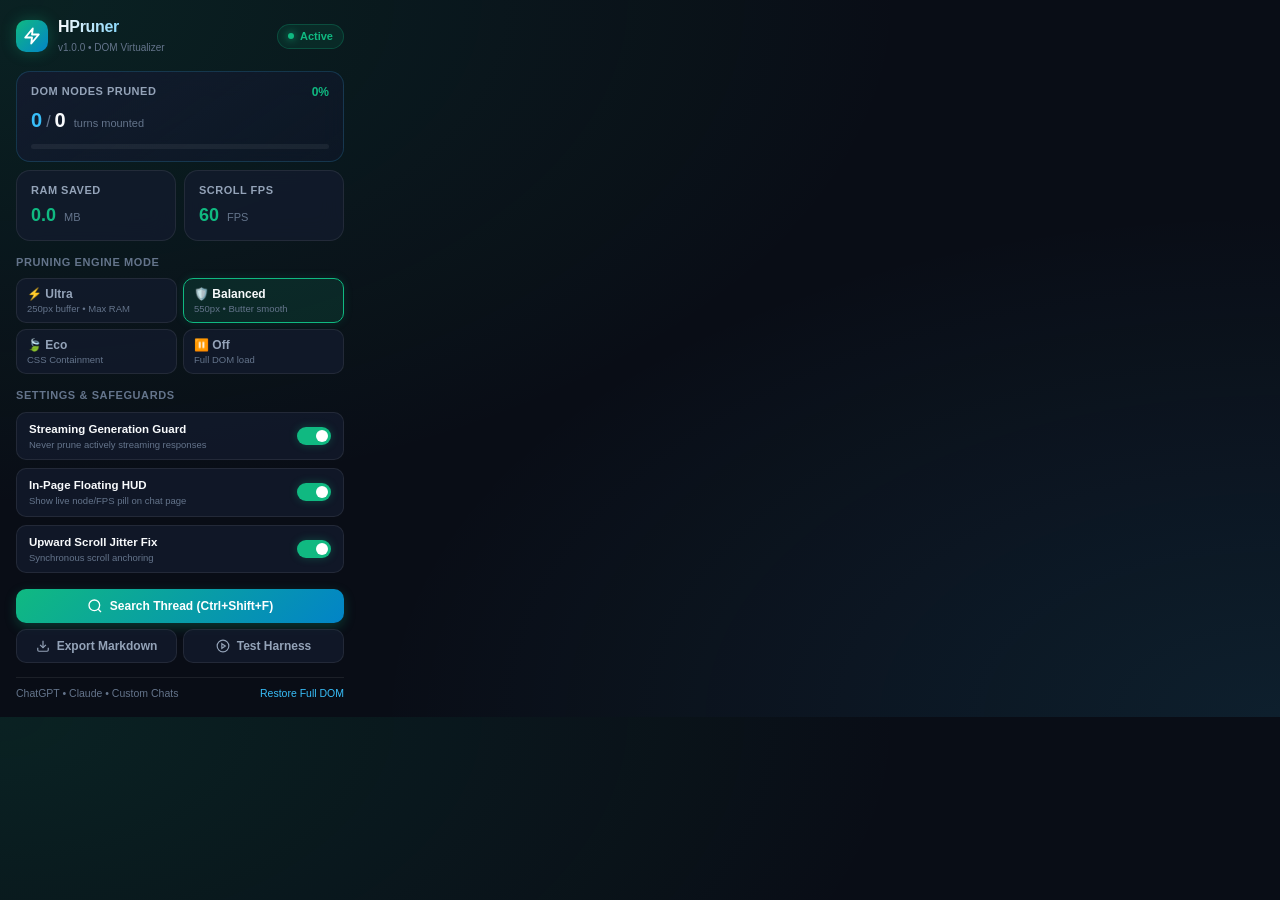
==== popup/popup.html @ b329c5aa "feat: initial commit for HPruner DOM Virtualizer extension with benchmark harness" ====
<!DOCTYPE html>
<html lang="en">
<head>
  <meta charset="UTF-8">
  <meta name="viewport" content="width=device-width, initial-scale=1.0">
  <title>HPruner Dashboard</title>
  <link rel="stylesheet" href="popup.css">
</head>
<body>
  <div class="popup-container">
    <!-- Header -->
    <header class="popup-header">
      <div class="brand">
        <div class="logo-badge">
          <svg viewBox="0 0 24 24" width="18" height="18" fill="none" stroke="currentColor" stroke-width="2.5" stroke-linecap="round" stroke-linejoin="round">
            <polygon points="13 2 3 14 12 14 11 22 21 10 12 10 13 2"></polygon>
          </svg>
        </div>
        <div class="brand-text">
          <h1>HPruner</h1>
          <span class="version">v1.0.0 • DOM Virtualizer</span>
        </div>
      </div>
      <div class="status-pill" id="global-status-pill">
        <span class="status-dot"></span>
        <span class="status-text">Active</span>
      </div>
    </header>

    <!-- Metrics Hero Section -->
    <section class="metrics-hero">
      <div class="metric-card main-metric">
        <div class="metric-header">
          <span class="metric-label">DOM Nodes Pruned</span>
          <span class="metric-sub" id="pruned-pct">0%</span>
        </div>
        <div class="metric-values">
          <span class="metric-num primary" id="stat-rendered">0</span>
          <span class="metric-divider">/</span>
          <span class="metric-num" id="stat-total">0</span>
          <span class="metric-unit">turns mounted</span>
        </div>
        <div class="progress-bar-container">
          <div class="progress-bar-fill" id="stat-progress-bar" style="width: 0%;"></div>
        </div>
      </div>

      <div class="metrics-grid">
        <div class="metric-card small-card">
          <span class="metric-label">RAM Saved</span>
          <div class="metric-val-wrap">
            <span class="metric-num highlight" id="stat-ram">0.0</span>
            <span class="metric-unit">MB</span>
          </div>
        </div>
        <div class="metric-card small-card">
          <span class="metric-label">Scroll FPS</span>
          <div class="metric-val-wrap">
            <span class="metric-num fps-good" id="stat-fps">60</span>
            <span class="metric-unit">FPS</span>
          </div>
        </div>
      </div>
    </section>

    <!-- Mode Selector -->
    <section class="config-section">
      <h2 class="section-title">Pruning Engine Mode</h2>
      <div class="mode-selector" id="mode-selector">
        <button class="mode-btn" data-mode="ultra">
          <span class="mode-name">⚡ Ultra</span>
          <span class="mode-desc">250px buffer • Max RAM</span>
        </button>
        <button class="mode-btn active" data-mode="balanced">
          <span class="mode-name">🛡️ Balanced</span>
          <span class="mode-desc">550px • Butter smooth</span>
        </button>
        <button class="mode-btn" data-mode="eco">
          <span class="mode-name">🍃 Eco</span>
          <span class="mode-desc">CSS Containment</span>
        </button>
        <button class="mode-btn" data-mode="off">
          <span class="mode-name">⏸️ Off</span>
          <span class="mode-desc">Full DOM load</span>
        </button>
      </div>
    </section>

    <!-- Fine Tuning & Toggles -->
    <section class="config-section">
      <h2 class="section-title">Settings & Safeguards</h2>

      <div class="toggle-row">
        <div class="toggle-info">
          <span class="toggle-title">Streaming Generation Guard</span>
          <span class="toggle-desc">Never prune actively streaming responses</span>
        </div>
        <label class="switch">
          <input type="checkbox" id="chk-streaming" checked>
          <span class="slider"></span>
        </label>
      </div>

      <div class="toggle-row">
        <div class="toggle-info">
          <span class="toggle-title">In-Page Floating HUD</span>
          <span class="toggle-desc">Show live node/FPS pill on chat page</span>
        </div>
        <label class="switch">
          <input type="checkbox" id="chk-hud" checked>
          <span class="slider"></span>
        </label>
      </div>

      <div class="toggle-row">
        <div class="toggle-info">
          <span class="toggle-title">Upward Scroll Jitter Fix</span>
          <span class="toggle-desc">Synchronous scroll anchoring</span>
        </div>
        <label class="switch">
          <input type="checkbox" id="chk-scroll-fix" checked>
          <span class="slider"></span>
        </label>
      </div>
    </section>

    <!-- Fast Action Tools -->
    <section class="actions-section">
      <button class="action-btn action-primary" id="btn-open-search">
        <svg viewBox="0 0 24 24" width="16" height="16" fill="none" stroke="currentColor" stroke-width="2">
          <circle cx="11" cy="11" r="8"></circle>
          <line x1="21" y1="21" x2="16.65" y2="16.65"></line>
        </svg>
        <span>Search Thread (Ctrl+Shift+F)</span>
      </button>

      <div class="action-row">
        <button class="action-btn action-secondary" id="btn-export-md" title="Export conversation to Markdown">
          <svg viewBox="0 0 24 24" width="14" height="14" fill="none" stroke="currentColor" stroke-width="2">
            <path d="M21 15v4a2 2 0 0 1-2 2H5a2 2 0 0 1-2-2v-4"></path>
            <polyline points="7 10 12 15 17 10"></polyline>
            <line x1="12" y1="15" x2="12" y2="3"></line>
          </svg>
          <span>Export Markdown</span>
        </button>

        <button class="action-btn action-secondary" id="btn-open-demo" title="Launch 10,000 message test harness">
          <svg viewBox="0 0 24 24" width="14" height="14" fill="none" stroke="currentColor" stroke-width="2">
            <circle cx="12" cy="12" r="10"></circle>
            <polygon points="10 8 16 12 10 16 10 8"></polygon>
          </svg>
          <span>Test Harness</span>
        </button>
      </div>
    </section>

    <!-- Footer -->
    <footer class="popup-footer">
      <span>ChatGPT • Claude • Custom Chats</span>
      <a href="#" id="btn-restore-all">Restore Full DOM</a>
    </footer>
  </div>

  <script src="popup.js"></script>
</body>
</html>
---- popup/popup.css ----
/* popup/popup.css - Modern Dark Glassmorphic Dashboard Styles */

:root {
  --bg-main: #090d16;
  --bg-card: rgba(19, 27, 46, 0.75);
  --bg-card-hover: rgba(28, 38, 64, 0.85);
  --border-subtle: rgba(255, 255, 255, 0.08);
  --border-glow: rgba(56, 189, 248, 0.25);
  
  --primary: #10b981;
  --primary-glow: rgba(16, 185, 129, 0.3);
  --accent-cyan: #38bdf8;
  --accent-amber: #f59e0b;
  --accent-red: #ef4444;
  
  --text-primary: #f8fafc;
  --text-secondary: #94a3b8;
  --text-muted: #64748b;
  
  --radius-lg: 14px;
  --radius-md: 10px;
  --radius-sm: 6px;
}

* {
  box-sizing: border-box;
  margin: 0;
  padding: 0;
}

body {
  width: 360px;
  background-color: var(--bg-main);
  background-image: 
    radial-gradient(at 0% 0%, rgba(16, 185, 129, 0.12) 0px, transparent 50%),
    radial-gradient(at 100% 100%, rgba(56, 189, 248, 0.1) 0px, transparent 50%);
  color: var(--text-primary);
  font-family: -apple-system, BlinkMacSystemFont, 'Inter', 'Segoe UI', Roboto, sans-serif;
  font-size: 13px;
  line-height: 1.4;
  overflow-x: hidden;
  user-select: none;
}

.popup-container {
  padding: 16px;
  display: flex;
  flex-direction: column;
  gap: 14px;
}

/* Header */
.popup-header {
  display: flex;
  align-items: center;
  justify-content: space-between;
}

.brand {
  display: flex;
  align-items: center;
  gap: 10px;
}

.logo-badge {
  width: 32px;
  height: 32px;
  border-radius: var(--radius-md);
  background: linear-gradient(135deg, #10b981, #0284c7);
  display: flex;
  align-items: center;
  justify-content: center;
  color: #fff;
  box-shadow: 0 0 15px var(--primary-glow);
}

.brand-text h1 {
  font-size: 16px;
  font-weight: 700;
  letter-spacing: -0.3px;
  background: linear-gradient(90deg, #f8fafc, #38bdf8);
  -webkit-background-clip: text;
  -webkit-text-fill-color: transparent;
}

.brand-text .version {
  font-size: 10px;
  color: var(--text-muted);
  font-weight: 500;
}

.status-pill {
  display: flex;
  align-items: center;
  gap: 6px;
  padding: 4px 10px;
  background: rgba(16, 185, 129, 0.1);
  border: 1px solid rgba(16, 185, 129, 0.25);
  border-radius: 20px;
  font-size: 11px;
  font-weight: 600;
  color: var(--primary);
}

.status-dot {
  width: 6px;
  height: 6px;
  border-radius: 50%;
  background: var(--primary);
  box-shadow: 0 0 8px var(--primary);
  animation: pulseDot 2s infinite ease-in-out;
}

@keyframes pulseDot {
  0%, 100% { opacity: 1; transform: scale(1); }
  50% { opacity: 0.5; transform: scale(0.85); }
}

.status-pill.inactive {
  background: rgba(107, 114, 128, 0.1);
  border-color: rgba(107, 114, 128, 0.25);
  color: var(--text-muted);
}
.status-pill.inactive .status-dot {
  background: var(--text-muted);
  box-shadow: none;
  animation: none;
}

/* Metrics Hero */
.metrics-hero {
  display: flex;
  flex-direction: column;
  gap: 8px;
}

.metric-card {
  background: var(--bg-card);
  backdrop-filter: blur(12px);
  -webkit-backdrop-filter: blur(12px);
  border: 1px solid var(--border-subtle);
  border-radius: var(--radius-lg);
  padding: 12px 14px;
  transition: all 0.2s ease;
}

.metric-card:hover {
  border-color: var(--border-glow);
}

.main-metric {
  display: flex;
  flex-direction: column;
  gap: 6px;
  background: linear-gradient(145deg, rgba(19, 27, 46, 0.9), rgba(15, 23, 42, 0.6));
  border: 1px solid rgba(56, 189, 248, 0.18);
}

.metric-header {
  display: flex;
  justify-content: space-between;
  align-items: center;
}

.metric-label {
  font-size: 11px;
  font-weight: 600;
  text-transform: uppercase;
  letter-spacing: 0.5px;
  color: var(--text-secondary);
}

.metric-sub {
  font-size: 12px;
  font-weight: 700;
  color: var(--primary);
}

.metric-values {
  display: flex;
  align-items: baseline;
  gap: 4px;
}

.metric-num {
  font-size: 20px;
  font-weight: 800;
  color: var(--text-primary);
  font-feature-settings: 'tnum';
}

.metric-num.primary {
  color: var(--accent-cyan);
}

.metric-divider {
  font-size: 16px;
  color: var(--text-muted);
}

.metric-unit {
  font-size: 11px;
  color: var(--text-muted);
  margin-left: 4px;
}

.progress-bar-container {
  width: 100%;
  height: 5px;
  background: rgba(255, 255, 255, 0.06);
  border-radius: 4px;
  overflow: hidden;
  margin-top: 4px;
}

.progress-bar-fill {
  height: 100%;
  background: linear-gradient(90deg, #10b981, #38bdf8);
  border-radius: 4px;
  transition: width 0.3s cubic-bezier(0.16, 1, 0.3, 1);
}

.metrics-grid {
  display: grid;
  grid-template-columns: 1fr 1fr;
  gap: 8px;
}

.small-card {
  display: flex;
  flex-direction: column;
  gap: 4px;
}

.metric-val-wrap {
  display: flex;
  align-items: baseline;
  gap: 4px;
}

.metric-num.highlight {
  color: var(--primary);
  font-size: 18px;
}

.metric-num.fps-good {
  color: var(--primary);
  font-size: 18px;
}

/* Config & Modes */
.config-section {
  display: flex;
  flex-direction: column;
  gap: 8px;
}

.section-title {
  font-size: 11px;
  font-weight: 700;
  text-transform: uppercase;
  letter-spacing: 0.6px;
  color: var(--text-muted);
}

.mode-selector {
  display: grid;
  grid-template-columns: 1fr 1fr;
  gap: 6px;
}

.mode-btn {
  background: var(--bg-card);
  border: 1px solid var(--border-subtle);
  border-radius: var(--radius-md);
  padding: 8px 10px;
  display: flex;
  flex-direction: column;
  align-items: flex-start;
  gap: 2px;
  cursor: pointer;
  color: var(--text-secondary);
  transition: all 0.15s ease;
  text-align: left;
}

.mode-btn:hover {
  background: var(--bg-card-hover);
  border-color: rgba(255, 255, 255, 0.15);
  color: var(--text-primary);
}

.mode-btn.active {
  background: rgba(16, 185, 129, 0.12);
  border-color: var(--primary);
  color: var(--text-primary);
  box-shadow: 0 0 10px rgba(16, 185, 129, 0.15);
}

.mode-name {
  font-size: 12px;
  font-weight: 700;
}

.mode-desc {
  font-size: 9.5px;
  color: var(--text-muted);
}

/* Switches & Toggles */
.toggle-row {
  display: flex;
  align-items: center;
  justify-content: space-between;
  background: var(--bg-card);
  border: 1px solid var(--border-subtle);
  border-radius: var(--radius-md);
  padding: 8px 12px;
}

.toggle-info {
  display: flex;
  flex-direction: column;
  gap: 1px;
}

.toggle-title {
  font-size: 11.5px;
  font-weight: 600;
  color: var(--text-primary);
}

.toggle-desc {
  font-size: 9.5px;
  color: var(--text-muted);
}

.switch {
  position: relative;
  display: inline-block;
  width: 34px;
  height: 18px;
  flex-shrink: 0;
}

.switch input {
  opacity: 0;
  width: 0;
  height: 0;
}

.slider {
  position: absolute;
  cursor: pointer;
  inset: 0;
  background-color: rgba(255, 255, 255, 0.12);
  transition: 0.2s;
  border-radius: 20px;
}

.slider:before {
  position: absolute;
  content: "";
  height: 12px;
  width: 12px;
  left: 3px;
  bottom: 3px;
  background-color: #cbd5e1;
  transition: 0.2s;
  border-radius: 50%;
}

input:checked + .slider {
  background-color: var(--primary);
  box-shadow: 0 0 8px var(--primary-glow);
}

input:checked + .slider:before {
  transform: translateX(16px);
  background-color: #ffffff;
}

/* Actions */
.actions-section {
  display: flex;
  flex-direction: column;
  gap: 6px;
  margin-top: 2px;
}

.action-row {
  display: grid;
  grid-template-columns: 1fr 1fr;
  gap: 6px;
}

.action-btn {
  display: flex;
  align-items: center;
  justify-content: center;
  gap: 7px;
  padding: 9px 12px;
  border-radius: var(--radius-md);
  font-size: 12px;
  font-weight: 600;
  cursor: pointer;
  transition: all 0.15s ease;
  border: none;
}

.action-primary {
  background: linear-gradient(135deg, #10b981, #0284c7);
  color: #ffffff;
  box-shadow: 0 4px 12px rgba(16, 185, 129, 0.25);
}

.action-primary:hover {
  filter: brightness(1.1);
  transform: translateY(-1px);
}

.action-secondary {
  background: var(--bg-card);
  border: 1px solid var(--border-subtle);
  color: var(--text-secondary);
}

.action-secondary:hover {
  background: var(--bg-card-hover);
  border-color: rgba(255, 255, 255, 0.2);
  color: var(--text-primary);
}

/* Footer */
.popup-footer {
  display: flex;
  align-items: center;
  justify-content: space-between;
  padding-top: 8px;
  border-top: 1px solid var(--border-subtle);
  font-size: 10.5px;
  color: var(--text-muted);
}

.popup-footer a {
  color: var(--accent-cyan);
  text-decoration: none;
  transition: color 0.15s;
}

.popup-footer a:hover {
  color: #fff;
  text-decoration: underline;
}
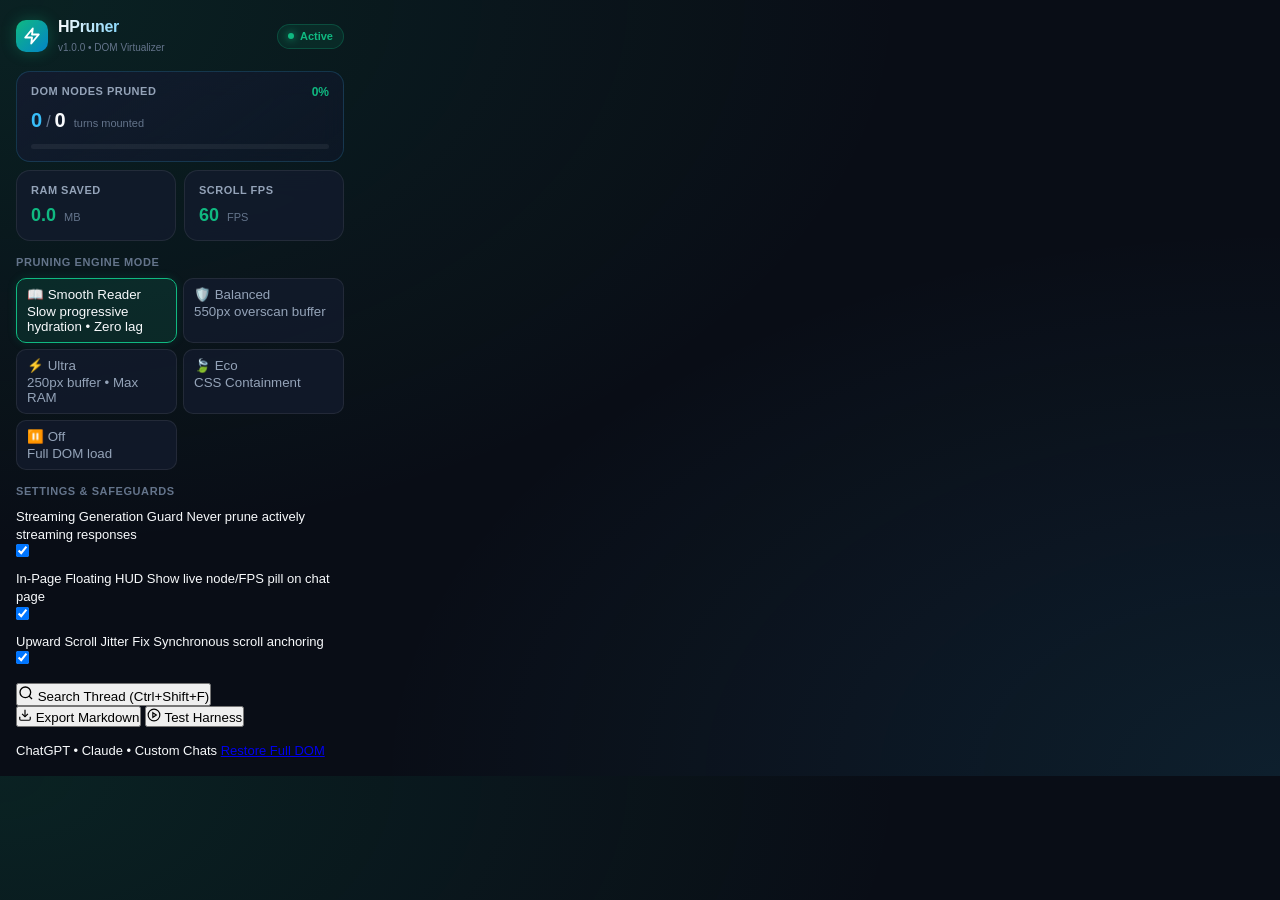
==== commit 443a995a: "feat: add Progressive Smooth Reader mode with staggered idle background hydration" ====
--- a/popup/popup.html
+++ b/popup/popup.html
@@ -67,13 +67,17 @@
     <section class="config-section">
       <h2 class="section-title">Pruning Engine Mode</h2>
       <div class="mode-selector" id="mode-selector">
+        <button class="mode-btn active featured-mode" data-mode="progressive">
+          <span class="mode-name">📖 Smooth Reader</span>
+          <span class="mode-desc">Slow progressive hydration • Zero lag</span>
+        </button>
+        <button class="mode-btn" data-mode="balanced">
+          <span class="mode-name">🛡️ Balanced</span>
+          <span class="mode-desc">550px overscan buffer</span>
+        </button>
         <button class="mode-btn" data-mode="ultra">
           <span class="mode-name">⚡ Ultra</span>
           <span class="mode-desc">250px buffer • Max RAM</span>
-        </button>
-        <button class="mode-btn active" data-mode="balanced">
-          <span class="mode-name">🛡️ Balanced</span>
-          <span class="mode-desc">550px • Butter smooth</span>
         </button>
         <button class="mode-btn" data-mode="eco">
           <span class="mode-name">🍃 Eco</span>
--- a/popup/popup.css
+++ b/popup/popup.css
@@ -295,16 +295,16 @@
   border-color: var(--primary);
   color: var(--text-primary);
   box-shadow: 0 0 10px rgba(16, 185, 129, 0.15);
-}
-
-.mode-name {
-  font-size: 12px;
-  font-weight: 700;
-}
-
-.mode-desc {
-  font-size: 9.5px;
-  color: var(--text-muted);
+.mode-btn.featured-mode {
+  grid-column: 1 / -1;
+  background: linear-gradient(135deg, rgba(16, 185, 129, 0.15), rgba(56, 189, 248, 0.1));
+  border-color: rgba(16, 185, 129, 0.35);
+}
+
+.mode-btn.featured-mode.active {
+  background: linear-gradient(135deg, rgba(16, 185, 129, 0.25), rgba(56, 189, 248, 0.18));
+  border-color: var(--primary);
+  box-shadow: 0 0 15px rgba(16, 185, 129, 0.25);
 }
 
 /* Switches & Toggles */
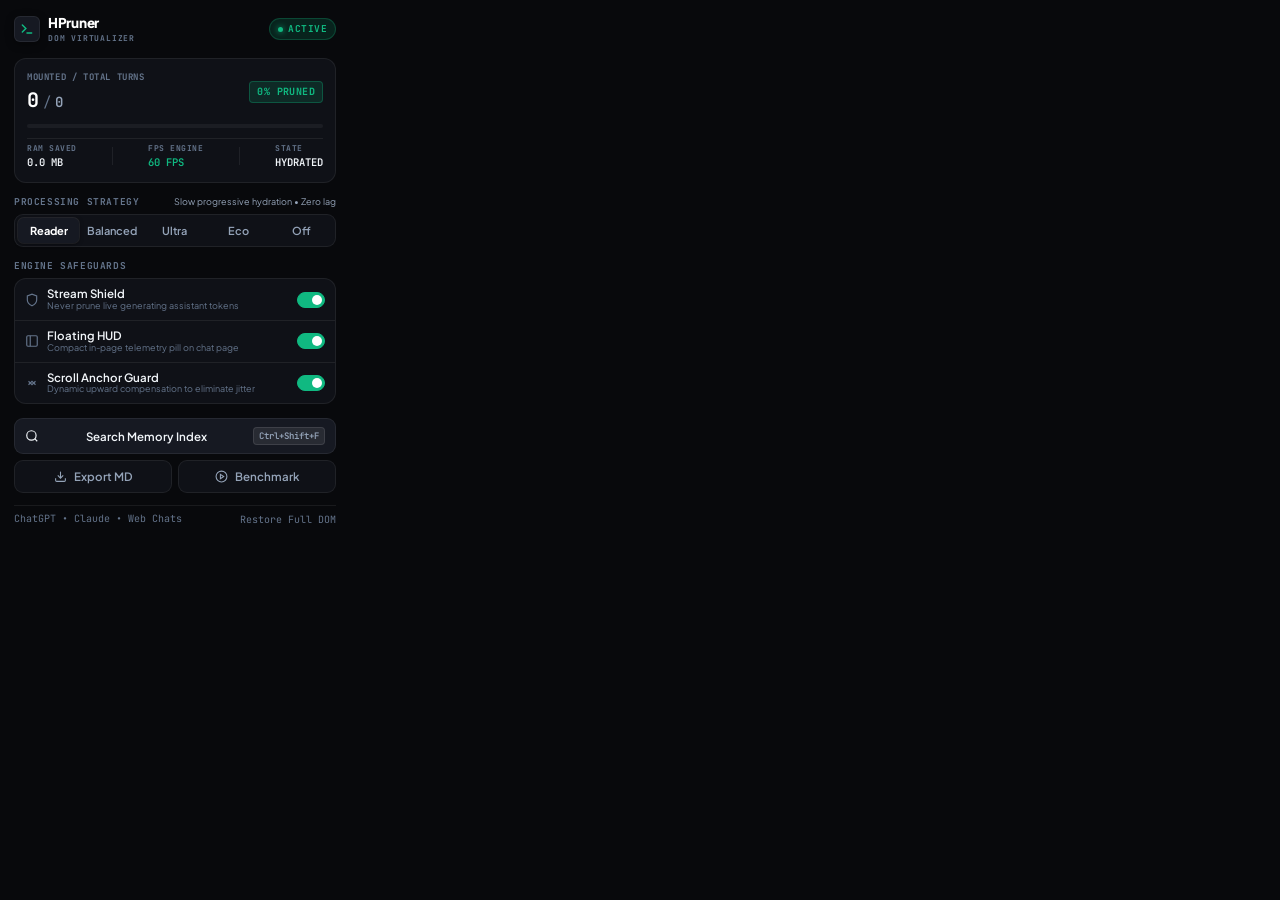
==== commit 97141def: "style: overhaul UI with obsidian developer design, tactile segmented switcher, and raycast spotlight" ====
--- a/popup/popup.html
+++ b/popup/popup.html
@@ -3,165 +3,175 @@
 <head>
   <meta charset="UTF-8">
   <meta name="viewport" content="width=device-width, initial-scale=1.0">
-  <title>HPruner Dashboard</title>
+  <title>HPruner</title>
   <link rel="stylesheet" href="popup.css">
+  <link rel="preconnect" href="https://fonts.googleapis.com">
+  <link rel="preconnect" href="https://fonts.gstatic.com" crossorigin>
+  <link href="https://fonts.googleapis.com/css2?family=JetBrains+Mono:wght@400;500;600;700&family=Plus+Jakarta+Sans:wght@400;500;600;700;800&display=swap" rel="stylesheet">
 </head>
 <body>
-  <div class="popup-container">
-    <!-- Header -->
-    <header class="popup-header">
+  <div class="app-window">
+    <!-- Top Navigation Bar -->
+    <header class="app-header">
       <div class="brand">
-        <div class="logo-badge">
-          <svg viewBox="0 0 24 24" width="18" height="18" fill="none" stroke="currentColor" stroke-width="2.5" stroke-linecap="round" stroke-linejoin="round">
-            <polygon points="13 2 3 14 12 14 11 22 21 10 12 10 13 2"></polygon>
+        <div class="brand-monogram">
+          <svg viewBox="0 0 24 24" width="14" height="14" fill="none" stroke="currentColor" stroke-width="2.5" stroke-linecap="round">
+            <polyline points="4 17 10 11 4 5"></polyline>
+            <line x1="12" y1="19" x2="20" y2="19"></line>
           </svg>
         </div>
-        <div class="brand-text">
-          <h1>HPruner</h1>
-          <span class="version">v1.0.0 • DOM Virtualizer</span>
+        <div class="brand-meta">
+          <span class="brand-title">HPruner</span>
+          <span class="brand-sub">DOM VIRTUALIZER</span>
         </div>
       </div>
-      <div class="status-pill" id="global-status-pill">
-        <span class="status-dot"></span>
-        <span class="status-text">Active</span>
+      
+      <div class="header-status" id="global-status-pill">
+        <span class="status-beacon"></span>
+        <span class="status-label">ACTIVE</span>
       </div>
     </header>
 
-    <!-- Metrics Hero Section -->
-    <section class="metrics-hero">
-      <div class="metric-card main-metric">
-        <div class="metric-header">
-          <span class="metric-label">DOM Nodes Pruned</span>
-          <span class="metric-sub" id="pruned-pct">0%</span>
+    <!-- Main Telemetry Dashboard -->
+    <section class="telemetry-deck">
+      <div class="telemetry-top">
+        <div class="telemetry-stat">
+          <span class="stat-caption">MOUNTED / TOTAL TURNS</span>
+          <div class="stat-figure">
+            <span class="val-active" id="stat-rendered">0</span>
+            <span class="val-sep">/</span>
+            <span class="val-total" id="stat-total">0</span>
+          </div>
         </div>
-        <div class="metric-values">
-          <span class="metric-num primary" id="stat-rendered">0</span>
-          <span class="metric-divider">/</span>
-          <span class="metric-num" id="stat-total">0</span>
-          <span class="metric-unit">turns mounted</span>
-        </div>
-        <div class="progress-bar-container">
-          <div class="progress-bar-fill" id="stat-progress-bar" style="width: 0%;"></div>
-        </div>
+        <div class="telemetry-badge" id="pruned-pct">0% PRUNED</div>
       </div>
 
-      <div class="metrics-grid">
-        <div class="metric-card small-card">
-          <span class="metric-label">RAM Saved</span>
-          <div class="metric-val-wrap">
-            <span class="metric-num highlight" id="stat-ram">0.0</span>
-            <span class="metric-unit">MB</span>
-          </div>
+      <!-- Meter Track -->
+      <div class="meter-track">
+        <div class="meter-fill" id="stat-progress-bar" style="width: 0%;"></div>
+      </div>
+
+      <!-- Compact Specs Strip -->
+      <div class="specs-strip">
+        <div class="spec-item">
+          <span class="spec-label">RAM SAVED</span>
+          <span class="spec-value mono" id="stat-ram">0.0 MB</span>
         </div>
-        <div class="metric-card small-card">
-          <span class="metric-label">Scroll FPS</span>
-          <div class="metric-val-wrap">
-            <span class="metric-num fps-good" id="stat-fps">60</span>
-            <span class="metric-unit">FPS</span>
-          </div>
+        <div class="spec-divider"></div>
+        <div class="spec-item">
+          <span class="spec-label">FPS ENGINE</span>
+          <span class="spec-value mono highlight" id="stat-fps">60 FPS</span>
+        </div>
+        <div class="spec-divider"></div>
+        <div class="spec-item">
+          <span class="spec-label">STATE</span>
+          <span class="spec-value mono" id="stat-engine-state">HYDRATED</span>
         </div>
       </div>
     </section>
 
-    <!-- Mode Selector -->
-    <section class="config-section">
-      <h2 class="section-title">Pruning Engine Mode</h2>
-      <div class="mode-selector" id="mode-selector">
-        <button class="mode-btn active featured-mode" data-mode="progressive">
-          <span class="mode-name">📖 Smooth Reader</span>
-          <span class="mode-desc">Slow progressive hydration • Zero lag</span>
+    <!-- Tactile Mode Segmented Switcher -->
+    <section class="section-group">
+      <div class="section-label-bar">
+        <span class="section-title">PROCESSING STRATEGY</span>
+        <span class="section-hint" id="mode-desc-hint">Slow progressive hydration • Zero lag</span>
+      </div>
+
+      <div class="segmented-control" id="mode-selector">
+        <button class="segment-btn active" data-mode="progressive" title="Progressive lazy reader">
+          <span>Reader</span>
         </button>
-        <button class="mode-btn" data-mode="balanced">
-          <span class="mode-name">🛡️ Balanced</span>
-          <span class="mode-desc">550px overscan buffer</span>
+        <button class="segment-btn" data-mode="balanced" title="Balanced 550px overscan">
+          <span>Balanced</span>
         </button>
-        <button class="mode-btn" data-mode="ultra">
-          <span class="mode-name">⚡ Ultra</span>
-          <span class="mode-desc">250px buffer • Max RAM</span>
+        <button class="segment-btn" data-mode="ultra" title="Ultra aggressive 250px buffer">
+          <span>Ultra</span>
         </button>
-        <button class="mode-btn" data-mode="eco">
-          <span class="mode-name">🍃 Eco</span>
-          <span class="mode-desc">CSS Containment</span>
+        <button class="segment-btn" data-mode="eco" title="CSS Hardware containment">
+          <span>Eco</span>
         </button>
-        <button class="mode-btn" data-mode="off">
-          <span class="mode-name">⏸️ Off</span>
-          <span class="mode-desc">Full DOM load</span>
+        <button class="segment-btn" data-mode="off" title="Pass-through full DOM">
+          <span>Off</span>
         </button>
       </div>
     </section>
 
-    <!-- Fine Tuning & Toggles -->
-    <section class="config-section">
-      <h2 class="section-title">Settings & Safeguards</h2>
-
-      <div class="toggle-row">
-        <div class="toggle-info">
-          <span class="toggle-title">Streaming Generation Guard</span>
-          <span class="toggle-desc">Never prune actively streaming responses</span>
-        </div>
-        <label class="switch">
-          <input type="checkbox" id="chk-streaming" checked>
-          <span class="slider"></span>
-        </label>
+    <!-- Hardware Controls & Toggles -->
+    <section class="section-group">
+      <div class="section-label-bar">
+        <span class="section-title">ENGINE SAFEGUARDS</span>
       </div>
 
-      <div class="toggle-row">
-        <div class="toggle-info">
-          <span class="toggle-title">In-Page Floating HUD</span>
-          <span class="toggle-desc">Show live node/FPS pill on chat page</span>
+      <div class="controls-card">
+        <div class="control-row">
+          <div class="control-meta">
+            <svg viewBox="0 0 24 24" width="14" height="14" fill="none" stroke="currentColor" stroke-width="2"><path d="M12 22s8-4 8-10V5l-8-3-8 3v7c0 6 8 10 8 10z"/></svg>
+            <div>
+              <div class="control-name">Stream Shield</div>
+              <div class="control-desc">Never prune live generating assistant tokens</div>
+            </div>
+          </div>
+          <label class="switch-toggle">
+            <input type="checkbox" id="chk-streaming" checked>
+            <span class="toggle-slider"></span>
+          </label>
         </div>
-        <label class="switch">
-          <input type="checkbox" id="chk-hud" checked>
-          <span class="slider"></span>
-        </label>
-      </div>
 
-      <div class="toggle-row">
-        <div class="toggle-info">
-          <span class="toggle-title">Upward Scroll Jitter Fix</span>
-          <span class="toggle-desc">Synchronous scroll anchoring</span>
+        <div class="control-row">
+          <div class="control-meta">
+            <svg viewBox="0 0 24 24" width="14" height="14" fill="none" stroke="currentColor" stroke-width="2"><rect x="3" y="3" width="18" height="18" rx="2"/><path d="M9 3v18"/></svg>
+            <div>
+              <div class="control-name">Floating HUD</div>
+              <div class="control-desc">Compact in-page telemetry pill on chat page</div>
+            </div>
+          </div>
+          <label class="switch-toggle">
+            <input type="checkbox" id="chk-hud" checked>
+            <span class="toggle-slider"></span>
+          </label>
         </div>
-        <label class="switch">
-          <input type="checkbox" id="chk-scroll-fix" checked>
-          <span class="slider"></span>
-        </label>
+
+        <div class="control-row">
+          <div class="control-meta">
+            <svg viewBox="0 0 24 24" width="14" height="14" fill="none" stroke="currentColor" stroke-width="2"><polyline points="18 15 12 9 6 15"/><polyline points="6 9 12 15 18 9"/></svg>
+            <div>
+              <div class="control-name">Scroll Anchor Guard</div>
+              <div class="control-desc">Dynamic upward compensation to eliminate jitter</div>
+            </div>
+          </div>
+          <label class="switch-toggle">
+            <input type="checkbox" id="chk-scroll-fix" checked>
+            <span class="toggle-slider"></span>
+          </label>
+        </div>
       </div>
     </section>
 
-    <!-- Fast Action Tools -->
-    <section class="actions-section">
-      <button class="action-btn action-primary" id="btn-open-search">
-        <svg viewBox="0 0 24 24" width="16" height="16" fill="none" stroke="currentColor" stroke-width="2">
-          <circle cx="11" cy="11" r="8"></circle>
-          <line x1="21" y1="21" x2="16.65" y2="16.65"></line>
-        </svg>
-        <span>Search Thread (Ctrl+Shift+F)</span>
+    <!-- Command Actions -->
+    <section class="actions-group">
+      <button class="cmd-btn cmd-primary" id="btn-open-search">
+        <svg viewBox="0 0 24 24" width="14" height="14" fill="none" stroke="currentColor" stroke-width="2"><circle cx="11" cy="11" r="8"/><line x1="21" y1="21" x2="16.65" y2="16.65"/></svg>
+        <span class="cmd-text">Search Memory Index</span>
+        <kbd class="cmd-kbd">Ctrl+Shift+F</kbd>
       </button>
 
-      <div class="action-row">
-        <button class="action-btn action-secondary" id="btn-export-md" title="Export conversation to Markdown">
-          <svg viewBox="0 0 24 24" width="14" height="14" fill="none" stroke="currentColor" stroke-width="2">
-            <path d="M21 15v4a2 2 0 0 1-2 2H5a2 2 0 0 1-2-2v-4"></path>
-            <polyline points="7 10 12 15 17 10"></polyline>
-            <line x1="12" y1="15" x2="12" y2="3"></line>
-          </svg>
-          <span>Export Markdown</span>
+      <div class="cmd-grid">
+        <button class="cmd-btn cmd-secondary" id="btn-export-md" title="Export Markdown history">
+          <svg viewBox="0 0 24 24" width="13" height="13" fill="none" stroke="currentColor" stroke-width="2"><path d="M21 15v4a2 2 0 0 1-2 2H5a2 2 0 0 1-2-2v-4"/><polyline points="7 10 12 15 17 10"/><line x1="12" y1="15" x2="12" y2="3"/></svg>
+          <span>Export MD</span>
         </button>
 
-        <button class="action-btn action-secondary" id="btn-open-demo" title="Launch 10,000 message test harness">
-          <svg viewBox="0 0 24 24" width="14" height="14" fill="none" stroke="currentColor" stroke-width="2">
-            <circle cx="12" cy="12" r="10"></circle>
-            <polygon points="10 8 16 12 10 16 10 8"></polygon>
-          </svg>
-          <span>Test Harness</span>
+        <button class="cmd-btn cmd-secondary" id="btn-open-demo" title="Open 10,000 message test harness">
+          <svg viewBox="0 0 24 24" width="13" height="13" fill="none" stroke="currentColor" stroke-width="2"><circle cx="12" cy="12" r="10"/><polygon points="10 8 16 12 10 16 10 8"/></svg>
+          <span>Benchmark</span>
         </button>
       </div>
     </section>
 
     <!-- Footer -->
-    <footer class="popup-footer">
-      <span>ChatGPT • Claude • Custom Chats</span>
-      <a href="#" id="btn-restore-all">Restore Full DOM</a>
+    <footer class="app-footer">
+      <span class="footer-note">ChatGPT • Claude • Web Chats</span>
+      <button class="link-btn" id="btn-restore-all">Restore Full DOM</button>
     </footer>
   </div>
 
--- a/popup/popup.css
+++ b/popup/popup.css
@@ -1,25 +1,34 @@
-/* popup/popup.css - Modern Dark Glassmorphic Dashboard Styles */
+/* popup/popup.css - Precision Obsidian Dark Design System (Linear / Raycast Inspired) */
 
 :root {
-  --bg-main: #090d16;
-  --bg-card: rgba(19, 27, 46, 0.75);
-  --bg-card-hover: rgba(28, 38, 64, 0.85);
-  --border-subtle: rgba(255, 255, 255, 0.08);
-  --border-glow: rgba(56, 189, 248, 0.25);
+  --bg-app: #08090c;
+  --bg-surface: #0f1117;
+  --bg-surface-elevated: #161922;
+  --bg-surface-hover: #1c202c;
   
-  --primary: #10b981;
-  --primary-glow: rgba(16, 185, 129, 0.3);
-  --accent-cyan: #38bdf8;
-  --accent-amber: #f59e0b;
-  --accent-red: #ef4444;
+  --border-subtle: rgba(255, 255, 255, 0.07);
+  --border-focus: rgba(56, 189, 248, 0.35);
+  --border-active: rgba(16, 185, 129, 0.4);
   
-  --text-primary: #f8fafc;
-  --text-secondary: #94a3b8;
-  --text-muted: #64748b;
+  --emerald: #10b981;
+  --emerald-dim: rgba(16, 185, 129, 0.15);
+  --cyan: #38bdf8;
+  --amber: #f59e0b;
+  --red: #ef4444;
   
-  --radius-lg: 14px;
-  --radius-md: 10px;
-  --radius-sm: 6px;
+  --text-pure: #ffffff;
+  --text-high: #f1f5f9;
+  --text-mid: #94a3b8;
+  --text-low: #64748b;
+  --text-disabled: #475569;
+  
+  --font-sans: 'Plus Jakarta Sans', -apple-system, BlinkMacSystemFont, 'Segoe UI', Roboto, sans-serif;
+  --font-mono: 'JetBrains Mono', 'Fira Code', monospace;
+  
+  --radius-xl: 12px;
+  --radius-lg: 9px;
+  --radius-md: 6px;
+  --radius-sm: 4px;
 }
 
 * {
@@ -29,426 +38,482 @@
 }
 
 body {
-  width: 360px;
-  background-color: var(--bg-main);
-  background-image: 
-    radial-gradient(at 0% 0%, rgba(16, 185, 129, 0.12) 0px, transparent 50%),
-    radial-gradient(at 100% 100%, rgba(56, 189, 248, 0.1) 0px, transparent 50%);
-  color: var(--text-primary);
-  font-family: -apple-system, BlinkMacSystemFont, 'Inter', 'Segoe UI', Roboto, sans-serif;
-  font-size: 13px;
+  width: 350px;
+  background-color: var(--bg-app);
+  color: var(--text-high);
+  font-family: var(--font-sans);
+  font-size: 12.5px;
   line-height: 1.4;
   overflow-x: hidden;
   user-select: none;
-}
-
-.popup-container {
-  padding: 16px;
-  display: flex;
-  flex-direction: column;
-  gap: 14px;
-}
-
-/* Header */
-.popup-header {
-  display: flex;
-  align-items: center;
-  justify-content: space-between;
+  -webkit-font-smoothing: antialiased;
+}
+
+.app-window {
+  padding: 14px;
+  display: flex;
+  flex-direction: column;
+  gap: 12px;
+}
+
+/* 1. Header */
+.app-header {
+  display: flex;
+  align-items: center;
+  justify-content: space-between;
+  padding-bottom: 2px;
 }
 
 .brand {
   display: flex;
   align-items: center;
-  gap: 10px;
-}
-
-.logo-badge {
-  width: 32px;
-  height: 32px;
+  gap: 8px;
+}
+
+.brand-monogram {
+  width: 26px;
+  height: 26px;
+  background: var(--bg-surface-elevated);
+  border: 1px solid var(--border-subtle);
   border-radius: var(--radius-md);
-  background: linear-gradient(135deg, #10b981, #0284c7);
   display: flex;
   align-items: center;
   justify-content: center;
-  color: #fff;
-  box-shadow: 0 0 15px var(--primary-glow);
-}
-
-.brand-text h1 {
-  font-size: 16px;
-  font-weight: 700;
+  color: var(--emerald);
+  box-shadow: 0 2px 8px rgba(0, 0, 0, 0.4);
+}
+
+.brand-meta {
+  display: flex;
+  flex-direction: column;
+  gap: 0px;
+}
+
+.brand-title {
+  font-size: 13.5px;
+  font-weight: 800;
   letter-spacing: -0.3px;
-  background: linear-gradient(90deg, #f8fafc, #38bdf8);
-  -webkit-background-clip: text;
-  -webkit-text-fill-color: transparent;
-}
-
-.brand-text .version {
-  font-size: 10px;
-  color: var(--text-muted);
-  font-weight: 500;
-}
-
-.status-pill {
-  display: flex;
-  align-items: center;
-  gap: 6px;
-  padding: 4px 10px;
-  background: rgba(16, 185, 129, 0.1);
+  color: var(--text-pure);
+}
+
+.brand-sub {
+  font-size: 8px;
+  font-weight: 700;
+  letter-spacing: 0.8px;
+  color: var(--text-low);
+  font-family: var(--font-mono);
+}
+
+.header-status {
+  display: flex;
+  align-items: center;
+  gap: 5px;
+  padding: 3px 8px;
+  background: var(--emerald-dim);
   border: 1px solid rgba(16, 185, 129, 0.25);
   border-radius: 20px;
+}
+
+.status-beacon {
+  width: 5px;
+  height: 5px;
+  border-radius: 50%;
+  background: var(--emerald);
+  box-shadow: 0 0 6px var(--emerald);
+}
+
+.status-label {
+  font-size: 9.5px;
+  font-weight: 700;
+  font-family: var(--font-mono);
+  color: var(--emerald);
+  letter-spacing: 0.5px;
+}
+
+.header-status.inactive {
+  background: rgba(100, 116, 139, 0.1);
+  border-color: rgba(100, 116, 139, 0.2);
+}
+.header-status.inactive .status-beacon {
+  background: var(--text-low);
+  box-shadow: none;
+}
+.header-status.inactive .status-label {
+  color: var(--text-low);
+}
+
+/* 2. Telemetry Deck */
+.telemetry-deck {
+  background: var(--bg-surface);
+  border: 1px solid var(--border-subtle);
+  border-radius: var(--radius-xl);
+  padding: 12px;
+  display: flex;
+  flex-direction: column;
+  gap: 10px;
+}
+
+.telemetry-top {
+  display: flex;
+  align-items: center;
+  justify-content: space-between;
+}
+
+.telemetry-stat {
+  display: flex;
+  flex-direction: column;
+  gap: 2px;
+}
+
+.stat-caption {
+  font-size: 9px;
+  font-weight: 700;
+  letter-spacing: 0.6px;
+  color: var(--text-low);
+  font-family: var(--font-mono);
+}
+
+.stat-figure {
+  display: flex;
+  align-items: baseline;
+  gap: 4px;
+  font-family: var(--font-mono);
+}
+
+.val-active {
+  font-size: 20px;
+  font-weight: 700;
+  color: var(--text-pure);
+}
+
+.val-sep {
+  font-size: 14px;
+  color: var(--text-low);
+}
+
+.val-total {
+  font-size: 14px;
+  font-weight: 600;
+  color: var(--text-mid);
+}
+
+.telemetry-badge {
+  font-size: 10px;
+  font-weight: 700;
+  font-family: var(--font-mono);
+  color: var(--emerald);
+  background: var(--emerald-dim);
+  border: 1px solid rgba(16, 185, 129, 0.3);
+  padding: 3px 7px;
+  border-radius: var(--radius-sm);
+  letter-spacing: 0.4px;
+}
+
+.meter-track {
+  width: 100%;
+  height: 4px;
+  background: rgba(255, 255, 255, 0.05);
+  border-radius: 2px;
+  overflow: hidden;
+}
+
+.meter-fill {
+  height: 100%;
+  background: linear-gradient(90deg, #10b981, #38bdf8);
+  border-radius: 2px;
+  transition: width 0.3s ease;
+}
+
+.specs-strip {
+  display: flex;
+  align-items: center;
+  justify-content: space-between;
+  padding-top: 4px;
+  border-top: 1px solid var(--border-subtle);
+}
+
+.spec-item {
+  display: flex;
+  flex-direction: column;
+  gap: 1px;
+}
+
+.spec-label {
+  font-size: 8px;
+  font-weight: 700;
+  color: var(--text-low);
+  letter-spacing: 0.5px;
+  font-family: var(--font-mono);
+}
+
+.spec-value {
   font-size: 11px;
   font-weight: 600;
-  color: var(--primary);
-}
-
-.status-dot {
-  width: 6px;
-  height: 6px;
-  border-radius: 50%;
-  background: var(--primary);
-  box-shadow: 0 0 8px var(--primary);
-  animation: pulseDot 2s infinite ease-in-out;
-}
-
-@keyframes pulseDot {
-  0%, 100% { opacity: 1; transform: scale(1); }
-  50% { opacity: 0.5; transform: scale(0.85); }
-}
-
-.status-pill.inactive {
-  background: rgba(107, 114, 128, 0.1);
-  border-color: rgba(107, 114, 128, 0.25);
-  color: var(--text-muted);
-}
-.status-pill.inactive .status-dot {
-  background: var(--text-muted);
-  box-shadow: none;
-  animation: none;
-}
-
-/* Metrics Hero */
-.metrics-hero {
-  display: flex;
-  flex-direction: column;
-  gap: 8px;
-}
-
-.metric-card {
-  background: var(--bg-card);
-  backdrop-filter: blur(12px);
-  -webkit-backdrop-filter: blur(12px);
+  color: var(--text-high);
+}
+
+.spec-value.mono {
+  font-family: var(--font-mono);
+  font-size: 10.5px;
+}
+
+.spec-value.highlight {
+  color: var(--emerald);
+}
+
+.spec-divider {
+  width: 1px;
+  height: 18px;
+  background: var(--border-subtle);
+}
+
+/* 3. Section Groups & Segmented Control */
+.section-group {
+  display: flex;
+  flex-direction: column;
+  gap: 6px;
+}
+
+.section-label-bar {
+  display: flex;
+  align-items: baseline;
+  justify-content: space-between;
+}
+
+.section-title {
+  font-size: 9.5px;
+  font-weight: 700;
+  letter-spacing: 0.6px;
+  color: var(--text-low);
+  font-family: var(--font-mono);
+}
+
+.section-hint {
+  font-size: 9px;
+  color: var(--text-mid);
+  white-space: nowrap;
+  overflow: hidden;
+  text-overflow: ellipsis;
+  max-width: 190px;
+}
+
+.segmented-control {
+  display: grid;
+  grid-template-columns: repeat(5, 1fr);
+  background: var(--bg-surface);
   border: 1px solid var(--border-subtle);
   border-radius: var(--radius-lg);
-  padding: 12px 14px;
-  transition: all 0.2s ease;
-}
-
-.metric-card:hover {
-  border-color: var(--border-glow);
-}
-
-.main-metric {
-  display: flex;
-  flex-direction: column;
-  gap: 6px;
-  background: linear-gradient(145deg, rgba(19, 27, 46, 0.9), rgba(15, 23, 42, 0.6));
-  border: 1px solid rgba(56, 189, 248, 0.18);
-}
-
-.metric-header {
-  display: flex;
-  justify-content: space-between;
-  align-items: center;
-}
-
-.metric-label {
+  padding: 3px;
+  gap: 2px;
+}
+
+.segment-btn {
+  background: transparent;
+  border: none;
+  border-radius: var(--radius-md);
+  padding: 6px 0;
+  color: var(--text-mid);
+  font-family: var(--font-sans);
   font-size: 11px;
   font-weight: 600;
-  text-transform: uppercase;
-  letter-spacing: 0.5px;
-  color: var(--text-secondary);
-}
-
-.metric-sub {
-  font-size: 12px;
-  font-weight: 700;
-  color: var(--primary);
-}
-
-.metric-values {
-  display: flex;
-  align-items: baseline;
-  gap: 4px;
-}
-
-.metric-num {
-  font-size: 20px;
-  font-weight: 800;
-  color: var(--text-primary);
-  font-feature-settings: 'tnum';
-}
-
-.metric-num.primary {
-  color: var(--accent-cyan);
-}
-
-.metric-divider {
-  font-size: 16px;
-  color: var(--text-muted);
-}
-
-.metric-unit {
-  font-size: 11px;
-  color: var(--text-muted);
-  margin-left: 4px;
-}
-
-.progress-bar-container {
-  width: 100%;
-  height: 5px;
-  background: rgba(255, 255, 255, 0.06);
-  border-radius: 4px;
-  overflow: hidden;
-  margin-top: 4px;
-}
-
-.progress-bar-fill {
-  height: 100%;
-  background: linear-gradient(90deg, #10b981, #38bdf8);
-  border-radius: 4px;
-  transition: width 0.3s cubic-bezier(0.16, 1, 0.3, 1);
-}
-
-.metrics-grid {
-  display: grid;
-  grid-template-columns: 1fr 1fr;
+  cursor: pointer;
+  transition: all 0.15s ease;
+  text-align: center;
+}
+
+.segment-btn:hover {
+  color: var(--text-pure);
+  background: rgba(255, 255, 255, 0.04);
+}
+
+.segment-btn.active {
+  background: var(--bg-surface-elevated);
+  color: var(--text-pure);
+  box-shadow: 0 1px 4px rgba(0, 0, 0, 0.5), 0 0 0 1px rgba(255, 255, 255, 0.1);
+  font-weight: 700;
+}
+
+/* 4. Controls Card & Toggles */
+.controls-card {
+  background: var(--bg-surface);
+  border: 1px solid var(--border-subtle);
+  border-radius: var(--radius-xl);
+  display: flex;
+  flex-direction: column;
+}
+
+.control-row {
+  display: flex;
+  align-items: center;
+  justify-content: space-between;
+  padding: 8px 10px;
+  border-bottom: 1px solid var(--border-subtle);
+}
+
+.control-row:last-child {
+  border-bottom: none;
+}
+
+.control-meta {
+  display: flex;
+  align-items: center;
   gap: 8px;
-}
-
-.small-card {
-  display: flex;
-  flex-direction: column;
-  gap: 4px;
-}
-
-.metric-val-wrap {
-  display: flex;
-  align-items: baseline;
-  gap: 4px;
-}
-
-.metric-num.highlight {
-  color: var(--primary);
-  font-size: 18px;
-}
-
-.metric-num.fps-good {
-  color: var(--primary);
-  font-size: 18px;
-}
-
-/* Config & Modes */
-.config-section {
-  display: flex;
-  flex-direction: column;
-  gap: 8px;
-}
-
-.section-title {
-  font-size: 11px;
-  font-weight: 700;
-  text-transform: uppercase;
-  letter-spacing: 0.6px;
-  color: var(--text-muted);
-}
-
-.mode-selector {
+  color: var(--text-mid);
+}
+
+.control-meta svg {
+  color: var(--text-low);
+  flex-shrink: 0;
+}
+
+.control-name {
+  font-size: 11.5px;
+  font-weight: 600;
+  color: var(--text-high);
+  line-height: 1.2;
+}
+
+.control-desc {
+  font-size: 9px;
+  color: var(--text-low);
+  line-height: 1.2;
+}
+
+/* Minimalist Hardware Switch */
+.switch-toggle {
+  position: relative;
+  display: inline-block;
+  width: 28px;
+  height: 16px;
+  flex-shrink: 0;
+}
+
+.switch-toggle input {
+  opacity: 0;
+  width: 0;
+  height: 0;
+}
+
+.toggle-slider {
+  position: absolute;
+  cursor: pointer;
+  inset: 0;
+  background: var(--bg-surface-elevated);
+  border: 1px solid rgba(255, 255, 255, 0.1);
+  border-radius: 20px;
+  transition: 0.15s ease;
+}
+
+.toggle-slider:before {
+  position: absolute;
+  content: "";
+  height: 10px;
+  width: 10px;
+  left: 2px;
+  bottom: 2px;
+  background-color: var(--text-mid);
+  border-radius: 50%;
+  transition: 0.15s ease;
+}
+
+input:checked + .toggle-slider {
+  background: var(--emerald);
+  border-color: var(--emerald);
+}
+
+input:checked + .toggle-slider:before {
+  transform: translateX(12px);
+  background-color: #ffffff;
+}
+
+/* 5. Commands & Actions */
+.actions-group {
+  display: flex;
+  flex-direction: column;
+  gap: 6px;
+  margin-top: 2px;
+}
+
+.cmd-btn {
+  display: flex;
+  align-items: center;
+  justify-content: center;
+  gap: 7px;
+  padding: 8px 10px;
+  border-radius: var(--radius-lg);
+  font-family: var(--font-sans);
+  font-size: 11.5px;
+  font-weight: 600;
+  cursor: pointer;
+  border: none;
+  transition: all 0.15s ease;
+}
+
+.cmd-primary {
+  background: var(--bg-surface-elevated);
+  border: 1px solid var(--border-subtle);
+  color: var(--text-high);
+  justify-content: space-between;
+}
+
+.cmd-primary:hover {
+  background: var(--bg-surface-hover);
+  border-color: rgba(255, 255, 255, 0.15);
+  color: var(--text-pure);
+}
+
+.cmd-kbd {
+  font-family: var(--font-mono);
+  font-size: 9px;
+  font-weight: 600;
+  background: rgba(255, 255, 255, 0.08);
+  border: 1px solid rgba(255, 255, 255, 0.1);
+  color: var(--text-mid);
+  padding: 2px 5px;
+  border-radius: var(--radius-sm);
+}
+
+.cmd-grid {
   display: grid;
   grid-template-columns: 1fr 1fr;
   gap: 6px;
 }
 
-.mode-btn {
-  background: var(--bg-card);
+.cmd-secondary {
+  background: var(--bg-surface);
   border: 1px solid var(--border-subtle);
-  border-radius: var(--radius-md);
-  padding: 8px 10px;
-  display: flex;
-  flex-direction: column;
-  align-items: flex-start;
-  gap: 2px;
+  color: var(--text-mid);
+}
+
+.cmd-secondary:hover {
+  background: var(--bg-surface-elevated);
+  border-color: rgba(255, 255, 255, 0.15);
+  color: var(--text-high);
+}
+
+/* 6. Footer */
+.app-footer {
+  display: flex;
+  align-items: center;
+  justify-content: space-between;
+  padding-top: 6px;
+  border-top: 1px solid var(--border-subtle);
+  font-size: 10px;
+  color: var(--text-low);
+  font-family: var(--font-mono);
+}
+
+.link-btn {
+  background: transparent;
+  border: none;
+  color: var(--text-low);
+  font-family: inherit;
+  font-size: 10px;
   cursor: pointer;
-  color: var(--text-secondary);
-  transition: all 0.15s ease;
-  text-align: left;
-}
-
-.mode-btn:hover {
-  background: var(--bg-card-hover);
-  border-color: rgba(255, 255, 255, 0.15);
-  color: var(--text-primary);
-}
-
-.mode-btn.active {
-  background: rgba(16, 185, 129, 0.12);
-  border-color: var(--primary);
-  color: var(--text-primary);
-  box-shadow: 0 0 10px rgba(16, 185, 129, 0.15);
-.mode-btn.featured-mode {
-  grid-column: 1 / -1;
-  background: linear-gradient(135deg, rgba(16, 185, 129, 0.15), rgba(56, 189, 248, 0.1));
-  border-color: rgba(16, 185, 129, 0.35);
-}
-
-.mode-btn.featured-mode.active {
-  background: linear-gradient(135deg, rgba(16, 185, 129, 0.25), rgba(56, 189, 248, 0.18));
-  border-color: var(--primary);
-  box-shadow: 0 0 15px rgba(16, 185, 129, 0.25);
-}
-
-/* Switches & Toggles */
-.toggle-row {
-  display: flex;
-  align-items: center;
-  justify-content: space-between;
-  background: var(--bg-card);
-  border: 1px solid var(--border-subtle);
-  border-radius: var(--radius-md);
-  padding: 8px 12px;
-}
-
-.toggle-info {
-  display: flex;
-  flex-direction: column;
-  gap: 1px;
-}
-
-.toggle-title {
-  font-size: 11.5px;
-  font-weight: 600;
-  color: var(--text-primary);
-}
-
-.toggle-desc {
-  font-size: 9.5px;
-  color: var(--text-muted);
-}
-
-.switch {
-  position: relative;
-  display: inline-block;
-  width: 34px;
-  height: 18px;
-  flex-shrink: 0;
-}
-
-.switch input {
-  opacity: 0;
-  width: 0;
-  height: 0;
-}
-
-.slider {
-  position: absolute;
-  cursor: pointer;
-  inset: 0;
-  background-color: rgba(255, 255, 255, 0.12);
-  transition: 0.2s;
-  border-radius: 20px;
-}
-
-.slider:before {
-  position: absolute;
-  content: "";
-  height: 12px;
-  width: 12px;
-  left: 3px;
-  bottom: 3px;
-  background-color: #cbd5e1;
-  transition: 0.2s;
-  border-radius: 50%;
-}
-
-input:checked + .slider {
-  background-color: var(--primary);
-  box-shadow: 0 0 8px var(--primary-glow);
-}
-
-input:checked + .slider:before {
-  transform: translateX(16px);
-  background-color: #ffffff;
-}
-
-/* Actions */
-.actions-section {
-  display: flex;
-  flex-direction: column;
-  gap: 6px;
-  margin-top: 2px;
-}
-
-.action-row {
-  display: grid;
-  grid-template-columns: 1fr 1fr;
-  gap: 6px;
-}
-
-.action-btn {
-  display: flex;
-  align-items: center;
-  justify-content: center;
-  gap: 7px;
-  padding: 9px 12px;
-  border-radius: var(--radius-md);
-  font-size: 12px;
-  font-weight: 600;
-  cursor: pointer;
-  transition: all 0.15s ease;
-  border: none;
-}
-
-.action-primary {
-  background: linear-gradient(135deg, #10b981, #0284c7);
-  color: #ffffff;
-  box-shadow: 0 4px 12px rgba(16, 185, 129, 0.25);
-}
-
-.action-primary:hover {
-  filter: brightness(1.1);
-  transform: translateY(-1px);
-}
-
-.action-secondary {
-  background: var(--bg-card);
-  border: 1px solid var(--border-subtle);
-  color: var(--text-secondary);
-}
-
-.action-secondary:hover {
-  background: var(--bg-card-hover);
-  border-color: rgba(255, 255, 255, 0.2);
-  color: var(--text-primary);
-}
-
-/* Footer */
-.popup-footer {
-  display: flex;
-  align-items: center;
-  justify-content: space-between;
-  padding-top: 8px;
-  border-top: 1px solid var(--border-subtle);
-  font-size: 10.5px;
-  color: var(--text-muted);
-}
-
-.popup-footer a {
-  color: var(--accent-cyan);
-  text-decoration: none;
-  transition: color 0.15s;
-}
-
-.popup-footer a:hover {
-  color: #fff;
+  transition: color 0.15s ease;
+}
+
+.link-btn:hover {
+  color: var(--cyan);
   text-decoration: underline;
 }
